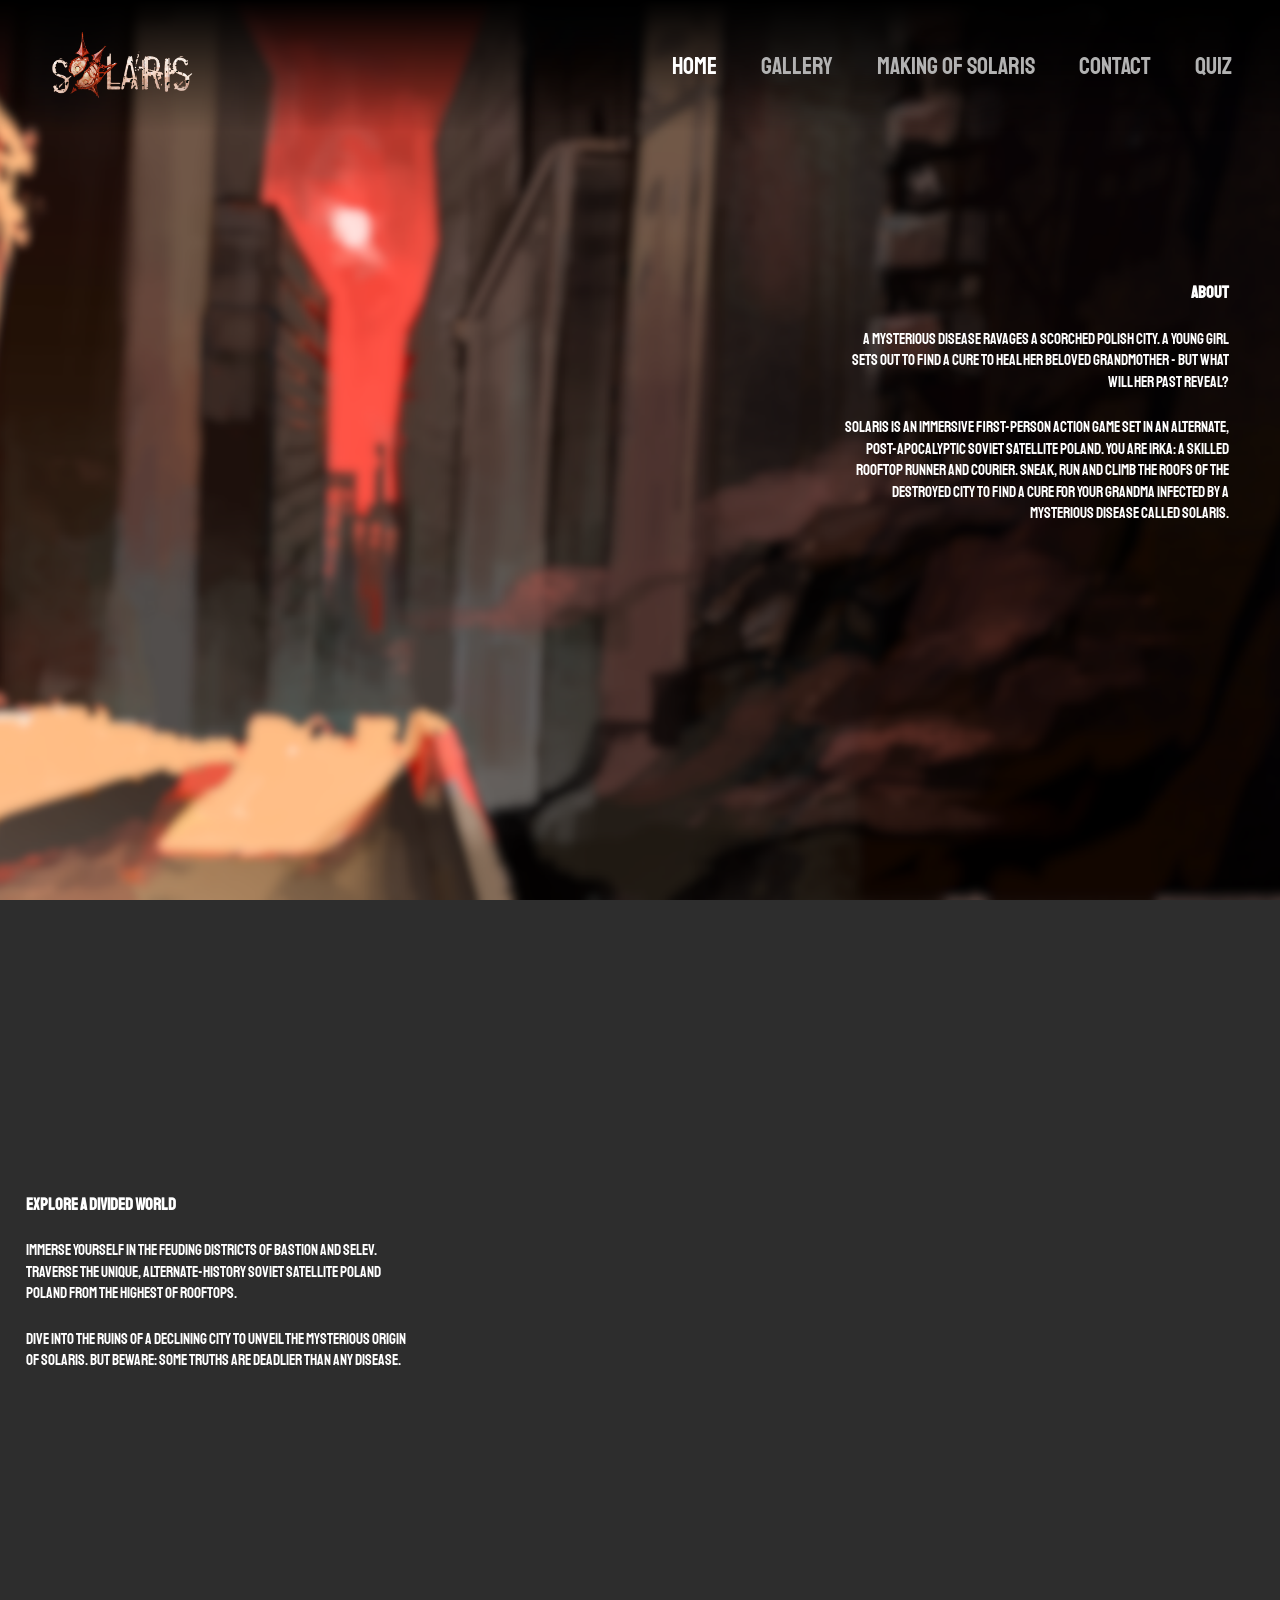
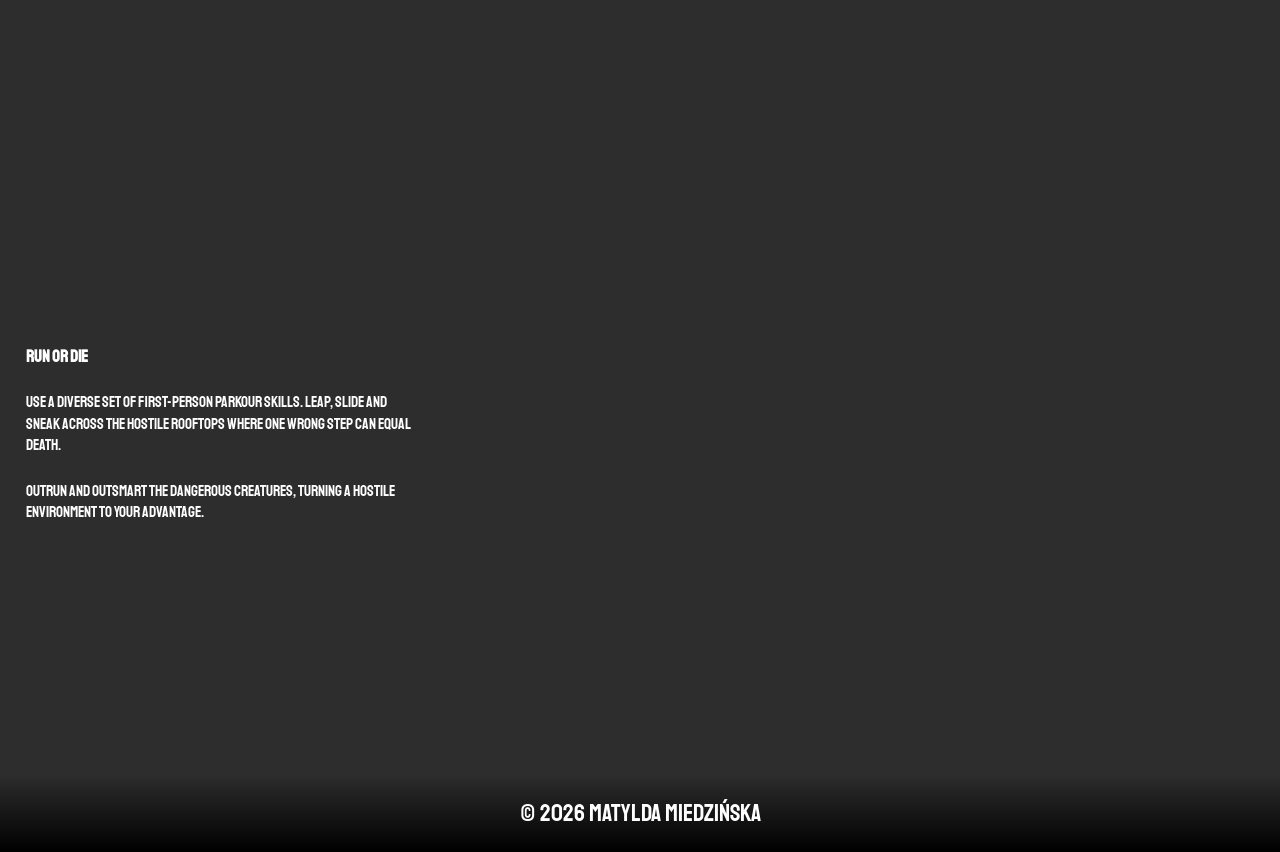
==== index.html @ 5d53a5ef "Restructure for publishing" ====
<!DOCTYPE html>
<html lang="pl">
<head>
    <meta charset="UTF-8">
    <meta name="viewport" content="width=device-width, initial-scale=1.0">
    <title>Home</title>
    <link rel="stylesheet" href="style.css">
    <link rel="preconnect" href="https://fonts.googleapis.com">
    <link rel="preconnect" href="https://fonts.gstatic.com" crossorigin>
    <link href="https://fonts.googleapis.com/css2?family=Staatliches&display=swap" rel="stylesheet">
</head>
<body class = "body-home">
    <header class="main-header">
        <img class="logo" src = "solaris_logo.png" alt="logo">
        <nav class="nav-links">
            <a href="index.html" class="navbar-link-active">Home</a>
            <a href="Gallery.html" class="navbar-link">Gallery</a>
            <a href="MakingOf.html" class="navbar-link">Making of Solaris</a>
            <a href="Contact.html" class="navbar-link">Contact</a>
            <a href="Quiz.html" class="navbar-link">Quiz</a>
        </nav>
    </header>

    <div class="large-break"></div>

    <section class="home-about">

        <div class="home-bgd home-right" style="background-image: url('home/bgd_animated.gif');">
            
            <div class="home-bgd-text">
                <h2> About</h2>
                <p>A mysterious disease ravages a scorched Polish city. A young girl sets out to find a cure to heal her beloved grandmother - but what will her past reveal?</p>

                <p>Solaris is an immersive first-person action game set in an alternate, post-apocalyptic Soviet satellite Poland. You are Irka: a skilled rooftop runner and courier. Sneak, run and climb the roofs of the destroyed city to find a cure for your grandma infected by a mysterious disease called Solaris.</p>
                <iframe src="https://store.steampowered.com/widget/4945310/" style="width: 100%; min-height: 250px" scrolling="no" frameborder="0"></iframe>
            </div>

        </div>

        <div class="home-bgd home-left" style="background-image: url('home/bgd2.png');">
            
            <div class="home-bgd-text">
                <h2> Explore a divided world</h2>
                <p>Immerse yourself in the feuding districts of Bastion and Selev. Traverse the unique, alternate-history Soviet satellite Poland Poland from the highest of rooftops.</p>
                <p>Dive into the ruins of a declining city to unveil the mysterious origin of Solaris. But beware: some truths are deadlier than any disease.</p>
                
            </div>

        </div>
        
    <div class="home-bgd home-left" style="background-image: url('home/bgd3.png');">
            
            <div class="home-bgd-text">
                <h2> Run or die</h2>
                <p>Use a diverse set of first-person parkour skills. Leap, slide and sneak across the hostile rooftops where one wrong step can equal death.</p>
                <p> Outrun and outsmart the dangerous creatures, turning a hostile environment to your advantage.</p>
            </div>

        </div>

    </section>

    <footer class="main-footer">
        <p>&copy; 2026 Matylda Miedzińska</p>
    </footer>
</body>
</html>
---- style.css ----
.staatliches-regular {
  font-family: "Staatliches", sans-serif;
  font-weight: 400;
  font-style: normal;
  color: #ffffff;
}

html,body {
    font-family: "Staatliches", sans-serif;
    background-color: #2d2d2d;
    margin: 0;
    padding: 0;
    width: 100%;
    background-image: url('bgd_static.png');
    background-size: cover;
    background-position: center;
    background-repeat: no-repeat;
    background-attachment: fixed;
}

.navbar-link{
    text-decoration: none;
    color: #b2b2b2;
    margin-left: 40px;
    transition: color 0.3s;
}

.navbar-link:hover {
    color: #ffffff;
}


.navbar-link-active{
    text-decoration: none;
    color: #ffffff;
    margin-left: 40px;
    transition: color 0.3s;
}

.article-container{
    width: 70%;
    background-color: rgba(0, 0, 0, 0.4);
    margin-left: auto;
    margin-right: auto;
    text-align: justify;
    color: #c2c2c2;

    padding: 2.5rem 3rem;
    box-sizing: border-box;
    font-size: 1.2rem;

    box-shadow: 0 10px 10px rgba(0, 0, 0, 0.5);
    backdrop-filter: blur(25px);
}

.gallery{
    width: 70%;
    margin-left: auto;
    margin-right: auto;
    display: flex;
    flex-flow: row wrap;
    gap: 20px; 
    justify-content: space-between;
    align-items: center;
}

.gallery-image{
    max-width: 420px;
    width: 100%;
    aspect-ratio: 16/9;
}

.gallery-top-image{
    display: block; 
    width: 70%;
    aspect-ratio: 16/9;
    margin-left: auto;
    margin-right: auto;
}

.central-container{
    width: 100%;
    display: flex;
    gap: 40px;
    align-items: center;
    flex-direction: column;
    justify-content: center;
}

.break {
    margin-bottom: 20px; 
}

.large-break {
    margin-bottom: 150px; 
}


.logo{
    width: 100%;
    height: auto;
    max-width: 150px;
    display: block;
}

.home-right{
    text-align: right;
    justify-content: flex-end
}
.home-left{
    text-align: left;
    justify-content: flex-start;
}

.home-about{
    display: flex;
    align-items: center;
    flex-direction: column;
    gap: 2rem;
    width: 100%;
}

.home-bgd{
    max-width: 1920px;
    width: 100%;
    aspect-ratio: 16/9;
    
    background-size: cover;
    display: flex;
    align-items: center;
    background-position: center;
    color: white;
}

.home-bgd-text{
    font-family: "Staatliches", sans-serif;
    max-width: 400px;
    width: 30vw;
    margin-top: 4vw;
    margin-right: 4vw;
    margin-left: 2vw;
    color: white;
}
.home-bgd-text p {
    font-size: clamp(0.8rem, 1.2vw, 1.8rem); 
    line-height: 1.4;
    margin-bottom: 1.5rem;
}

.home-bgd-text h2 {
    font-size: clamp(0.9rem, 1.3vw, 2rem); 
    line-height: 1.4;
    margin-bottom: 1.5rem;
}


.main-header {
    background: linear-gradient(to bottom, rgba(0, 0, 0, 1), transparent);
    color: white;
    padding: 2rem 3rem; 
    font-size: 1.5rem;
    display: flex;
    position: fixed;
    top: 0;
    left: 0;
    width: 100%;
    z-index: 1000;
    justify-content: space-between;
    align-items: center;
    box-sizing: border-box;
}

.main-footer {
    background: linear-gradient(to top, rgba(0, 0, 0, 1), transparent);
    color: white;
    font-size: 1.5rem;

    display: flex;
    width: 100%;
    z-index: 1000;
    justify-content: space-between;
    align-items: center;
    justify-content: center;
    box-sizing: border-box;
}
.timeline{
    position: relative;
    width: 70%;
    margin: 100px auto;
}

.timeline-element{
    padding: 10px 50px;
    position: relative;
    display: flex;
    flex-direction: column;
    justify-content: center;
    align-items: center;
    width: 35%;
    z-index: 1;
    animation: movedown 1s linear forwards;
    opacity: 0;
}
.text-box{
    padding: 20px 30px;
    background: #720000;
    position: relative;
    border-radius: 6px;
    font-size: 15px;
}
.left-container{
    left:0;
}
.right-container{
    left:50%;
}

.timeline-element img{
    max-width: 80%;
    position: relative;
    transition: transform 0.3s ease; 
}

.timeline-element img:hover {
    z-index: 999;
    transform: scale(2); 
}

.timeline::after{
    content: ' ';
    position: absolute;
    width: 6px;
    height: 100%;
    background: #ffffff;
    top: 0;
    left: 50%;
    margin-left: -3px;
    animation: moveline 10s linear forwards;
}

@keyframes moveline{
    0%{
        height: 0;
    }
    100%{
        height: 100%;
    }
}

@keyframes movedown{
    0%{
        opacity: 0;
        transform: translateY(-30px);
    }
    100%{
        opacity: 1;
        transform: translateY(0px);
    }
}

.timeline-element:nth-child(1){
    animation-delay: 0s;
}

.timeline-element:nth-child(2){
    animation-delay: 1s;
}

.timeline-element:nth-child(3){
    animation-delay: 2s;
}

.timeline-element:nth-child(4){
    animation-delay: 3s;
}

.timeline-element:nth-child(5){
    animation-delay: 4s;
}

.timeline-element:nth-child(6){
    animation-delay: 5s;
}
.timeline-element:nth-child(7){
    animation-delay: 6s;
}
.timeline-element:nth-child(8){
    animation-delay: 7s;
}
.timeline-element:nth-child(9){
    animation-delay: 8s;
}
.timeline-element:nth-child(10){
    animation-delay: 9s;
}


.contact-form {
    display: flex;
    flex-direction: column; 
    
    background-color: rgba(0, 0, 0, 0.4);
    box-shadow: 0 10px 10px rgba(0, 0, 0, 0.5);
    backdrop-filter: blur(25px);
    
    gap: 25px; 
    width: 90%;
    height: 100%;
    min-height: 90vh;
    max-width: 1000px; 
    margin: 4rem auto;
    padding: 2rem;

    align-items: center;
    justify-content: center;
    
}

.contact-form select,
.contact-form input, 
.contact-form textarea
{
    font-family: "Staatliches", sans-serif;
    color: #000000;
    font-size: 1.2rem;
    width: 100%;
    max-width: 100%;
    box-sizing: border-box;
}


.contact-form button{
    font-family: "Staatliches", sans-serif;
    color: #ffffff;
    background-color: #720000;
    width: 30%;
    height: auto;
    font-size: 1.4rem;
    border: none;
    cursor: pointer;
    padding: 1.2rem 1.2rem;
    align-self: center;
}

.form-element {
    font-family: "Staatliches", sans-serif;
    color: #ffffff;
    display: flex;
    flex-direction: column;
    font-size: 1.4rem;
    padding: 10px;
    width: 100%;
}

.quiz-container{
    display: flex;
    flex-direction: column; 
    
    background-color: rgba(0, 0, 0, 0.4);
    box-shadow: 0 10px 10px rgba(0, 0, 0, 0.5);
    backdrop-filter: blur(25px);
    
    width: 70%;
    height: 100%;
    min-height: 80vh;
    margin: 2rem auto;
    
    align-items: center;
    justify-content: center;

    gap: 1.5rem;

    font-size: 1.8rem;
    color: #ffffff;
}
.quiz-container p{
    width:50%;
    margin: 0 auto;
    text-align: center;
}

.question-container{
    font-size: 1.8rem;
    color: #ffffff;
}

.answer-button{
    font-family: "Staatliches", sans-serif;
    color: #ffffff;
    background-color: #720000;
    width: 60%;
    height: 60%;
    font-size: 1.4rem;
    border: none;
    cursor: pointer;
    padding: 1.2rem 1.2rem;
    align-self: center;
    transition: background-color 0.3s;
}
.answer-button:hover{
    background-color: #480000;
}
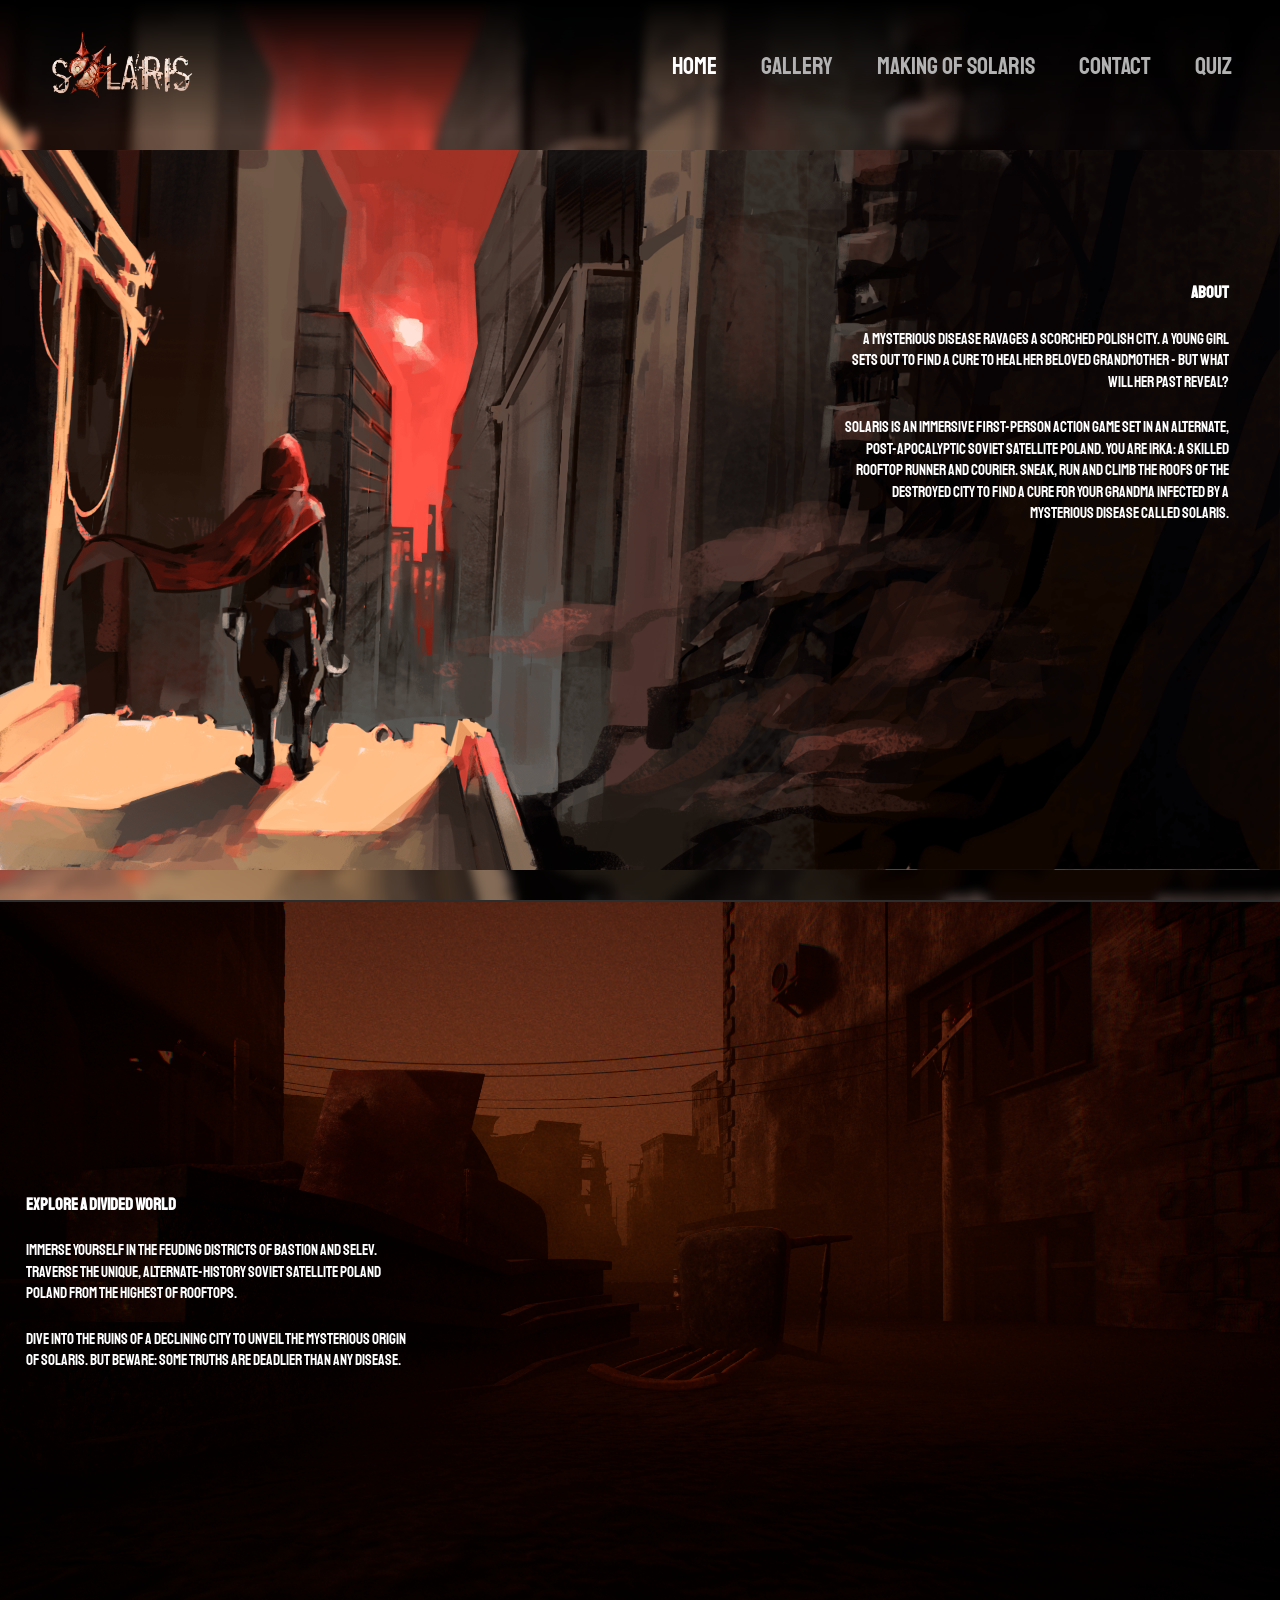
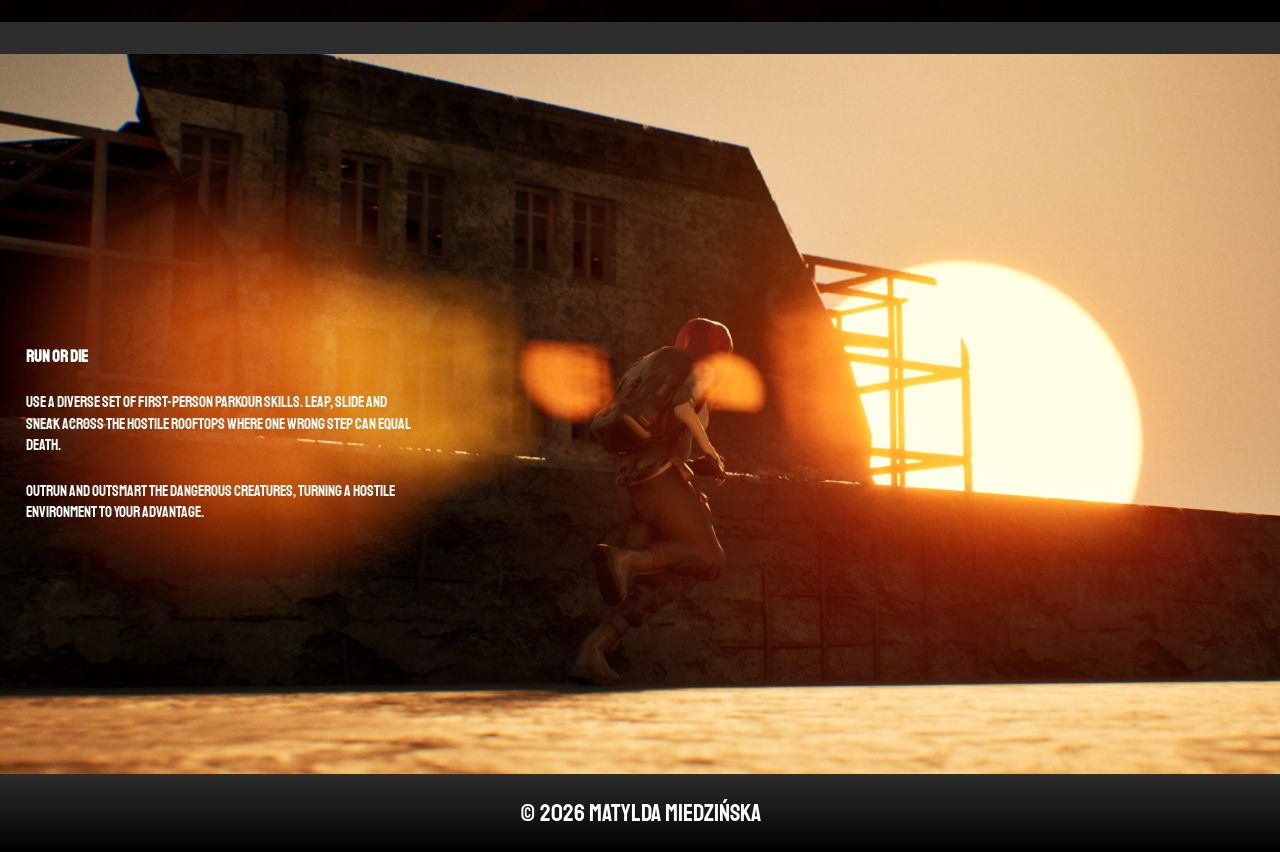
==== commit f91fcfcb: "Fixing image loading delay pt 2" ====
--- a/index.html
+++ b/index.html
@@ -25,7 +25,7 @@
 
     <section class="home-about">
 
-        <div class="home-bgd home-right" style="background-image: url('home/bgd_animated.gif');">
+        <div class="home-bgd home-right" style="background-image: url('Home/bgd_animated.gif')" loading="lazy">
             
             <div class="home-bgd-text">
                 <h2> About</h2>
@@ -37,7 +37,7 @@
 
         </div>
 
-        <div class="home-bgd home-left" style="background-image: url('home/bgd2.png');">
+        <div class="home-bgd home-left" style="background-image: url('Home/bgd2.png')" loading="lazy">
             
             <div class="home-bgd-text">
                 <h2> Explore a divided world</h2>
@@ -48,7 +48,7 @@
 
         </div>
         
-    <div class="home-bgd home-left" style="background-image: url('home/bgd3.png');">
+    <div class="home-bgd home-left" style="background-image: url('Home/bgd3.png')"loading="lazy"> 
             
             <div class="home-bgd-text">
                 <h2> Run or die</h2>
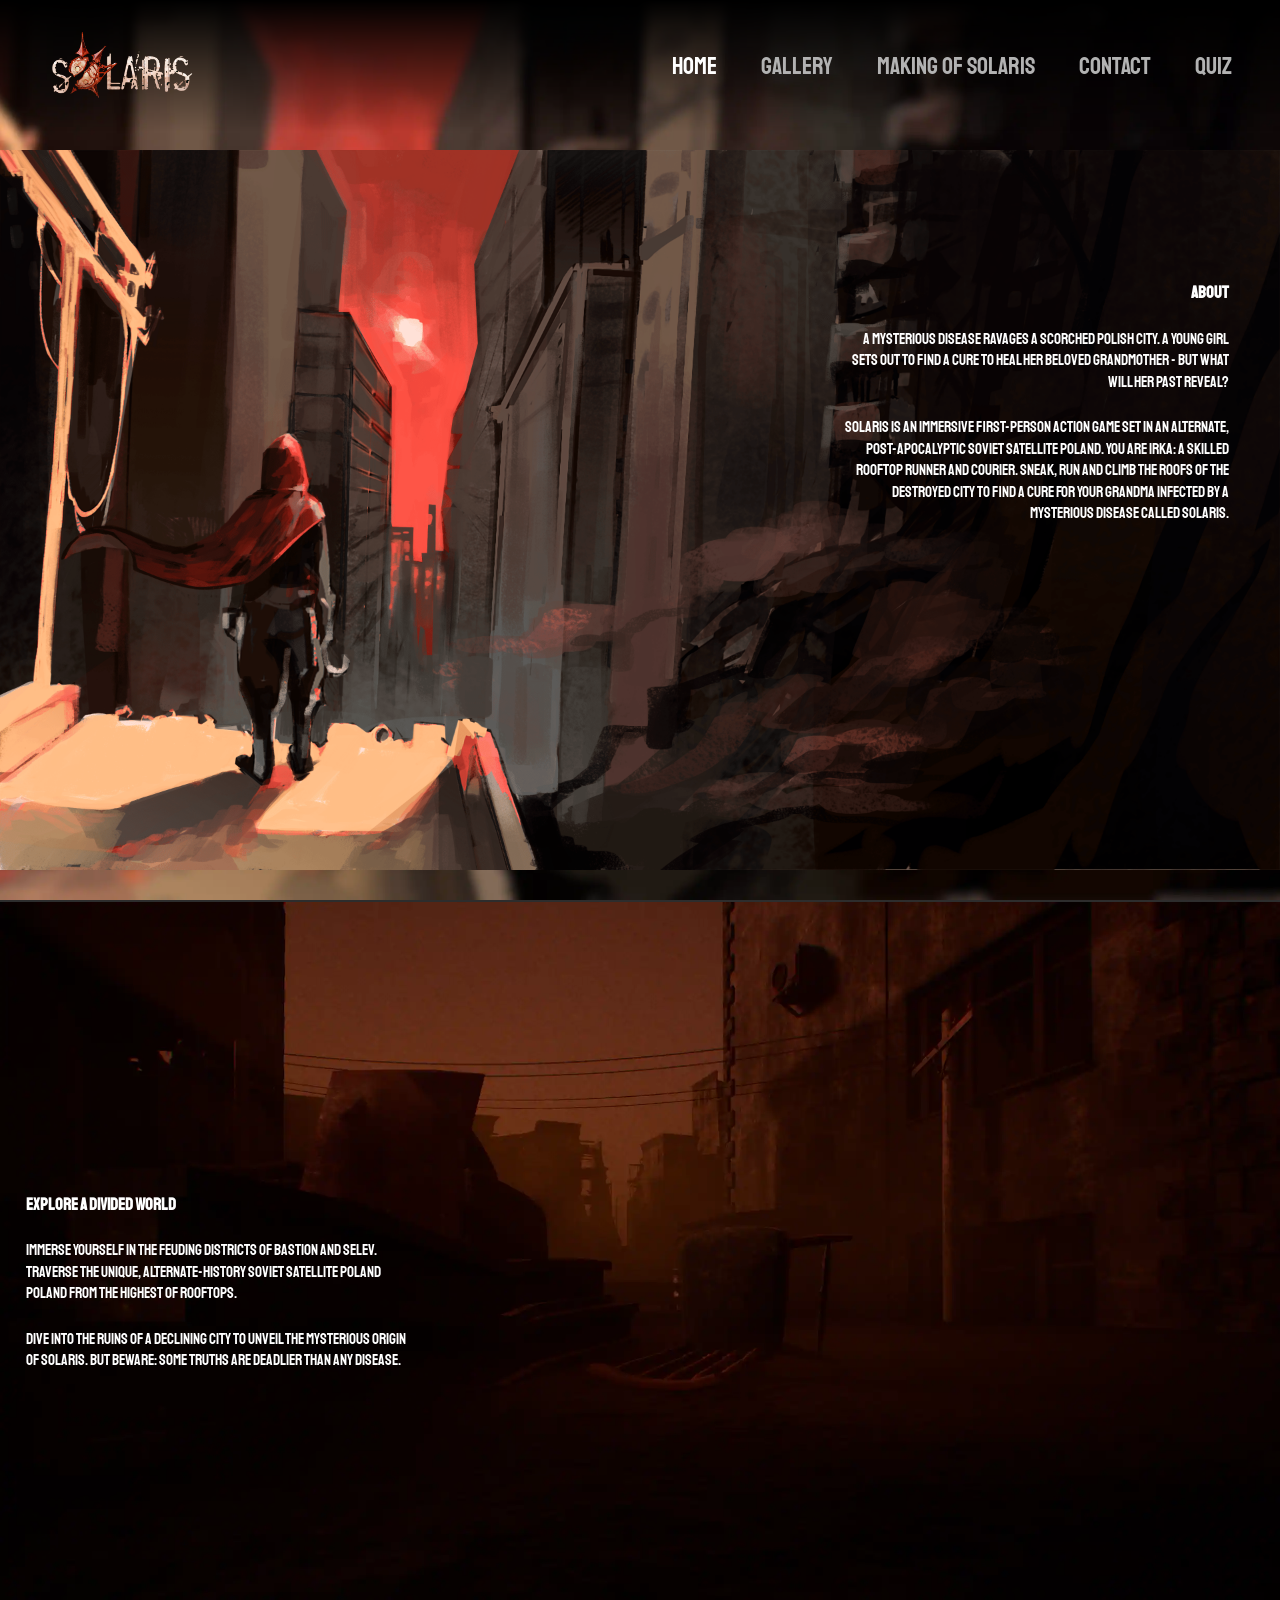
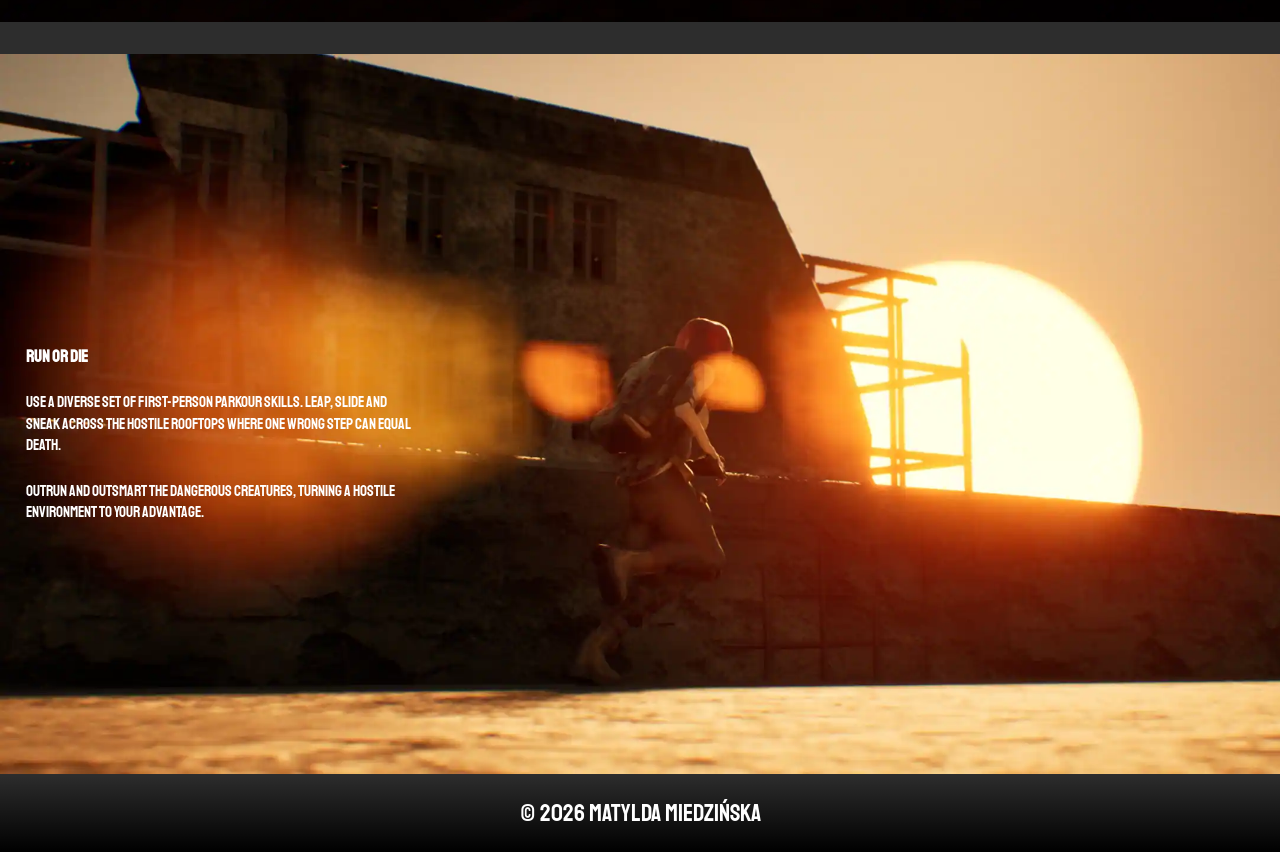
==== commit b17ae8ff: "Add hamburger menu for mobile" ====
--- a/index.html
+++ b/index.html
@@ -8,16 +8,19 @@
     <link rel="preconnect" href="https://fonts.googleapis.com">
     <link rel="preconnect" href="https://fonts.gstatic.com" crossorigin>
     <link href="https://fonts.googleapis.com/css2?family=Staatliches&display=swap" rel="stylesheet">
+    <link rel="stylesheet" href="https://cdnjs.cloudflare.com/ajax/libs/font-awesome/4.7.0/css/font-awesome.min.css">
 </head>
 <body class = "body-home">
     <header class="main-header">
         <img class="logo" src = "solaris_logo.png" alt="logo">
-        <nav class="nav-links">
+        <nav id="nav-links">
             <a href="index.html" class="navbar-link-active">Home</a>
             <a href="Gallery.html" class="navbar-link">Gallery</a>
             <a href="MakingOf.html" class="navbar-link">Making of Solaris</a>
             <a href="Contact.html" class="navbar-link">Contact</a>
             <a href="Quiz.html" class="navbar-link">Quiz</a>
+            <a href="javascript:void(0);" class="icon navbar-link" onclick="openCloseMenu()">
+        <i class="fa fa-bars"></i></a>
         </nav>
     </header>
 
@@ -37,7 +40,7 @@
 
         </div>
 
-        <div class="home-bgd home-left" style="background-image: url('Home/bgd2.png')" loading="lazy">
+        <div class="home-bgd home-left" style="background-image: url('Home/bgd2.webp')" loading="lazy">
             
             <div class="home-bgd-text">
                 <h2> Explore a divided world</h2>
@@ -48,7 +51,7 @@
 
         </div>
         
-    <div class="home-bgd home-left" style="background-image: url('Home/bgd3.png')"loading="lazy"> 
+    <div class="home-bgd home-left" style="background-image: url('Home/bgd3.webp')"loading="lazy"> 
             
             <div class="home-bgd-text">
                 <h2> Run or die</h2>
@@ -63,5 +66,9 @@
     <footer class="main-footer">
         <p>&copy; 2026 Matylda Miedzińska</p>
     </footer>
+
+    <script src="HamburgerMenu.js"></script>
+
+
 </body>
 </html>
--- a/style.css
+++ b/style.css
@@ -11,30 +11,79 @@
     margin: 0;
     padding: 0;
     width: 100%;
-    background-image: url('bgd_static.png');
+    background-image: url('bgd_static.webp');
     background-size: cover;
     background-position: center;
     background-repeat: no-repeat;
     background-attachment: fixed;
 }
 
-.navbar-link{
+.main-header {
+    background: linear-gradient(to bottom, rgba(0, 0, 0, 1), transparent);
+    color: white;
+    padding: 2rem 3rem; 
+    font-size: 1.5rem;
+    display: flex;
+    position: fixed;
+    top: 0;
+    left: 0;
+    width: 100%;
+    z-index: 1000;
+    justify-content: space-between;
+    align-items: center;
+    box-sizing: border-box;
+}
+
+.navbar-link, .navbar-link-active {
     text-decoration: none;
     color: #b2b2b2;
     margin-left: 40px;
     transition: color 0.3s;
 }
 
-.navbar-link:hover {
-    color: #ffffff;
-}
-
-
-.navbar-link-active{
-    text-decoration: none;
-    color: #ffffff;
-    margin-left: 40px;
-    transition: color 0.3s;
+.navbar-link:hover, .navbar-link-active {
+    color: #ffffff;
+}
+
+#nav-links .icon {
+    display: none;
+}
+
+@media screen and (max-width: 750px) {
+    #nav-links a:not(.icon) {
+        display: none;
+    }
+    #nav-links .icon {
+        display: block;
+        position: absolute;
+        right: 20px;
+        top: 20px;
+        font-size: 1.8rem;
+    }
+}
+@media screen and (max-width: 750px) {
+    #nav-links.responsive {
+        position: absolute;
+        top: 100%;
+        left: 0;
+        width: 100%;
+        background-color: rgba(0, 0, 0, 0.95);
+        display: flex;
+        flex-direction: column;
+        padding: 20px 0;
+        text-align: center;
+    }
+    #nav-links.responsive a {
+        display: block;
+        margin: 12px 0;
+        margin-left: 0; 
+    }
+    
+    #nav-links.responsive .icon {
+        position: static; 
+        display: block;
+        margin-bottom: 10px;
+    }
 }
 
 .article-container{
@@ -53,8 +102,19 @@
     backdrop-filter: blur(25px);
 }
 
+.gallery-bgd {
+    
+    background-color: rgba(0, 0, 0, 0.4);
+    box-shadow: 0 10px 10px rgba(0, 0, 0, 0.5);
+    backdrop-filter: blur(25px);
+    padding: 4rem 4rem;
+    margin-left: auto;
+    margin-right: auto;
+    width: 80%;
+}
+
 .gallery{
-    width: 70%;
+    width: 100%;
     margin-left: auto;
     margin-right: auto;
     display: flex;
@@ -72,7 +132,7 @@
 
 .gallery-top-image{
     display: block; 
-    width: 70%;
+    width: 100%;
     aspect-ratio: 16/9;
     margin-left: auto;
     margin-right: auto;
@@ -153,22 +213,6 @@
     margin-bottom: 1.5rem;
 }
 
-
-.main-header {
-    background: linear-gradient(to bottom, rgba(0, 0, 0, 1), transparent);
-    color: white;
-    padding: 2rem 3rem; 
-    font-size: 1.5rem;
-    display: flex;
-    position: fixed;
-    top: 0;
-    left: 0;
-    width: 100%;
-    z-index: 1000;
-    justify-content: space-between;
-    align-items: center;
-    box-sizing: border-box;
-}
 
 .main-footer {
     background: linear-gradient(to top, rgba(0, 0, 0, 1), transparent);
@@ -399,4 +443,5 @@
 }
 .answer-button:hover{
     background-color: #480000;
-}+}
+
